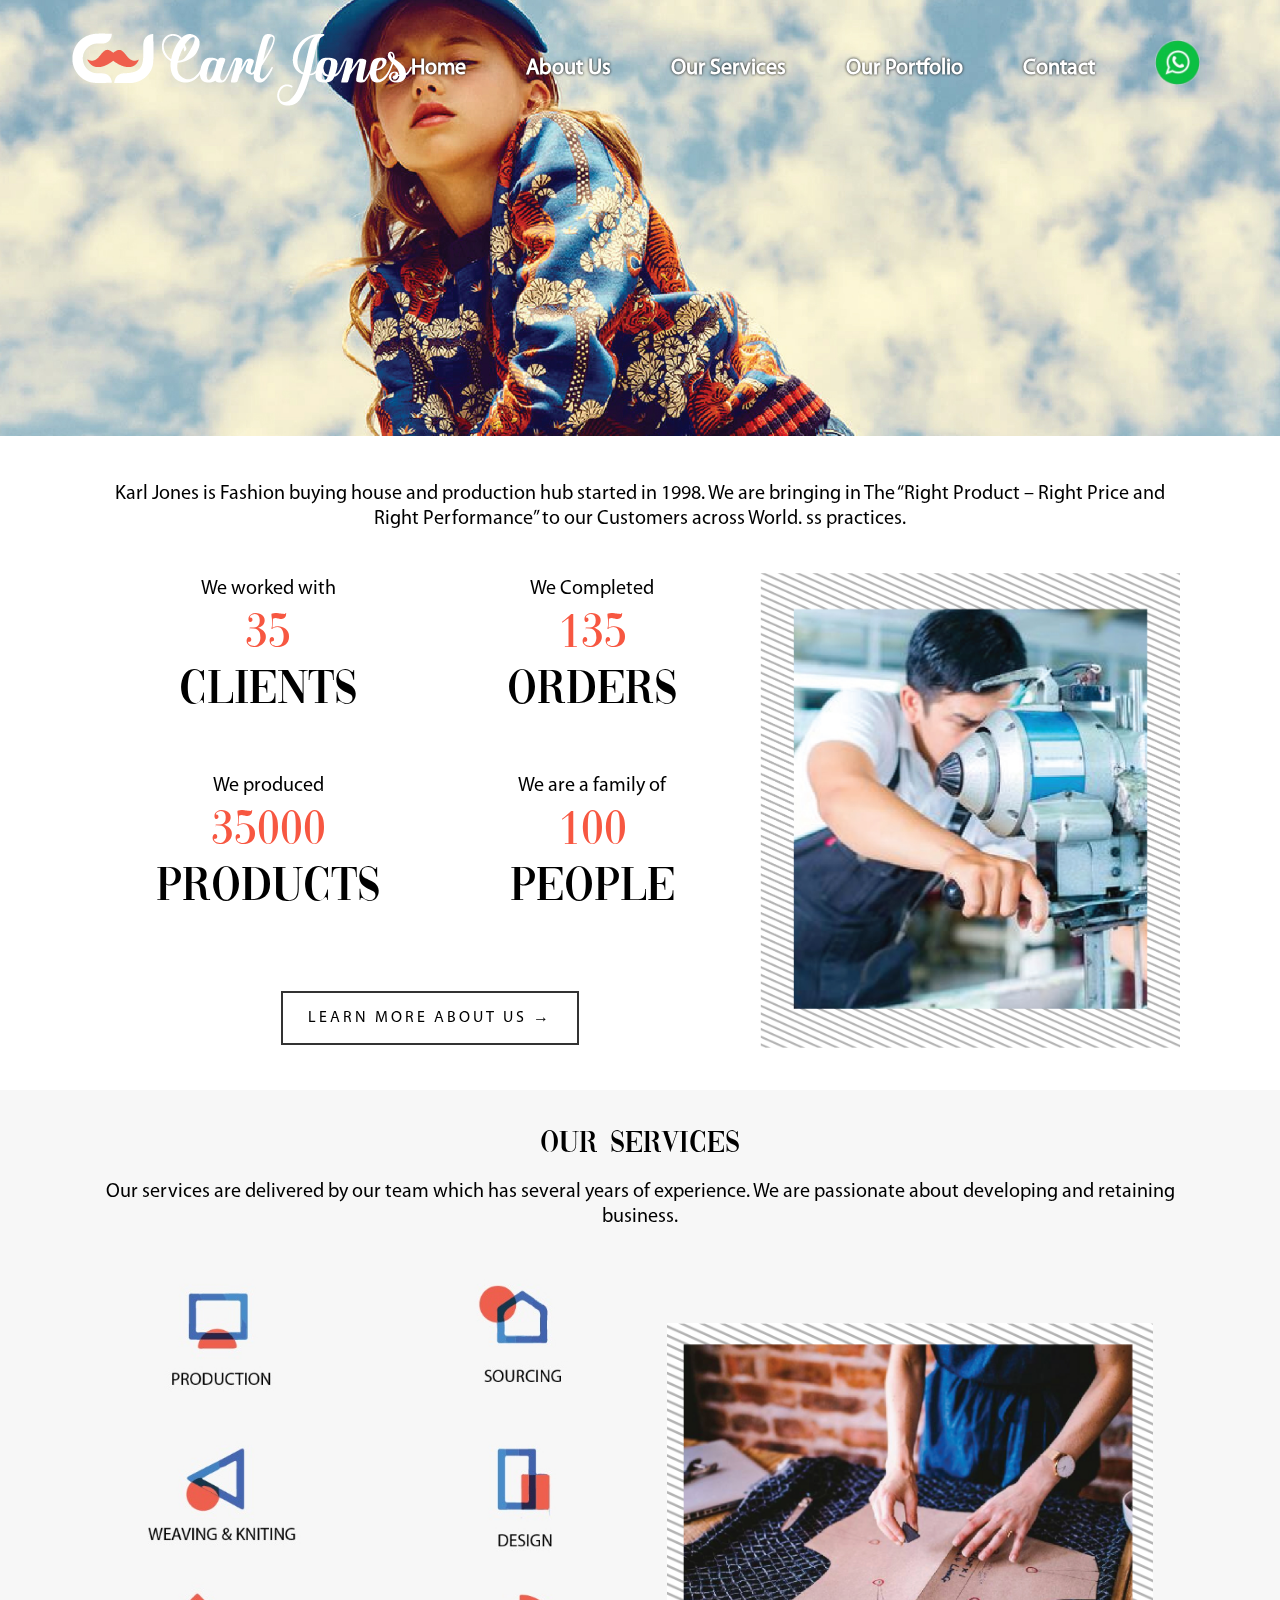
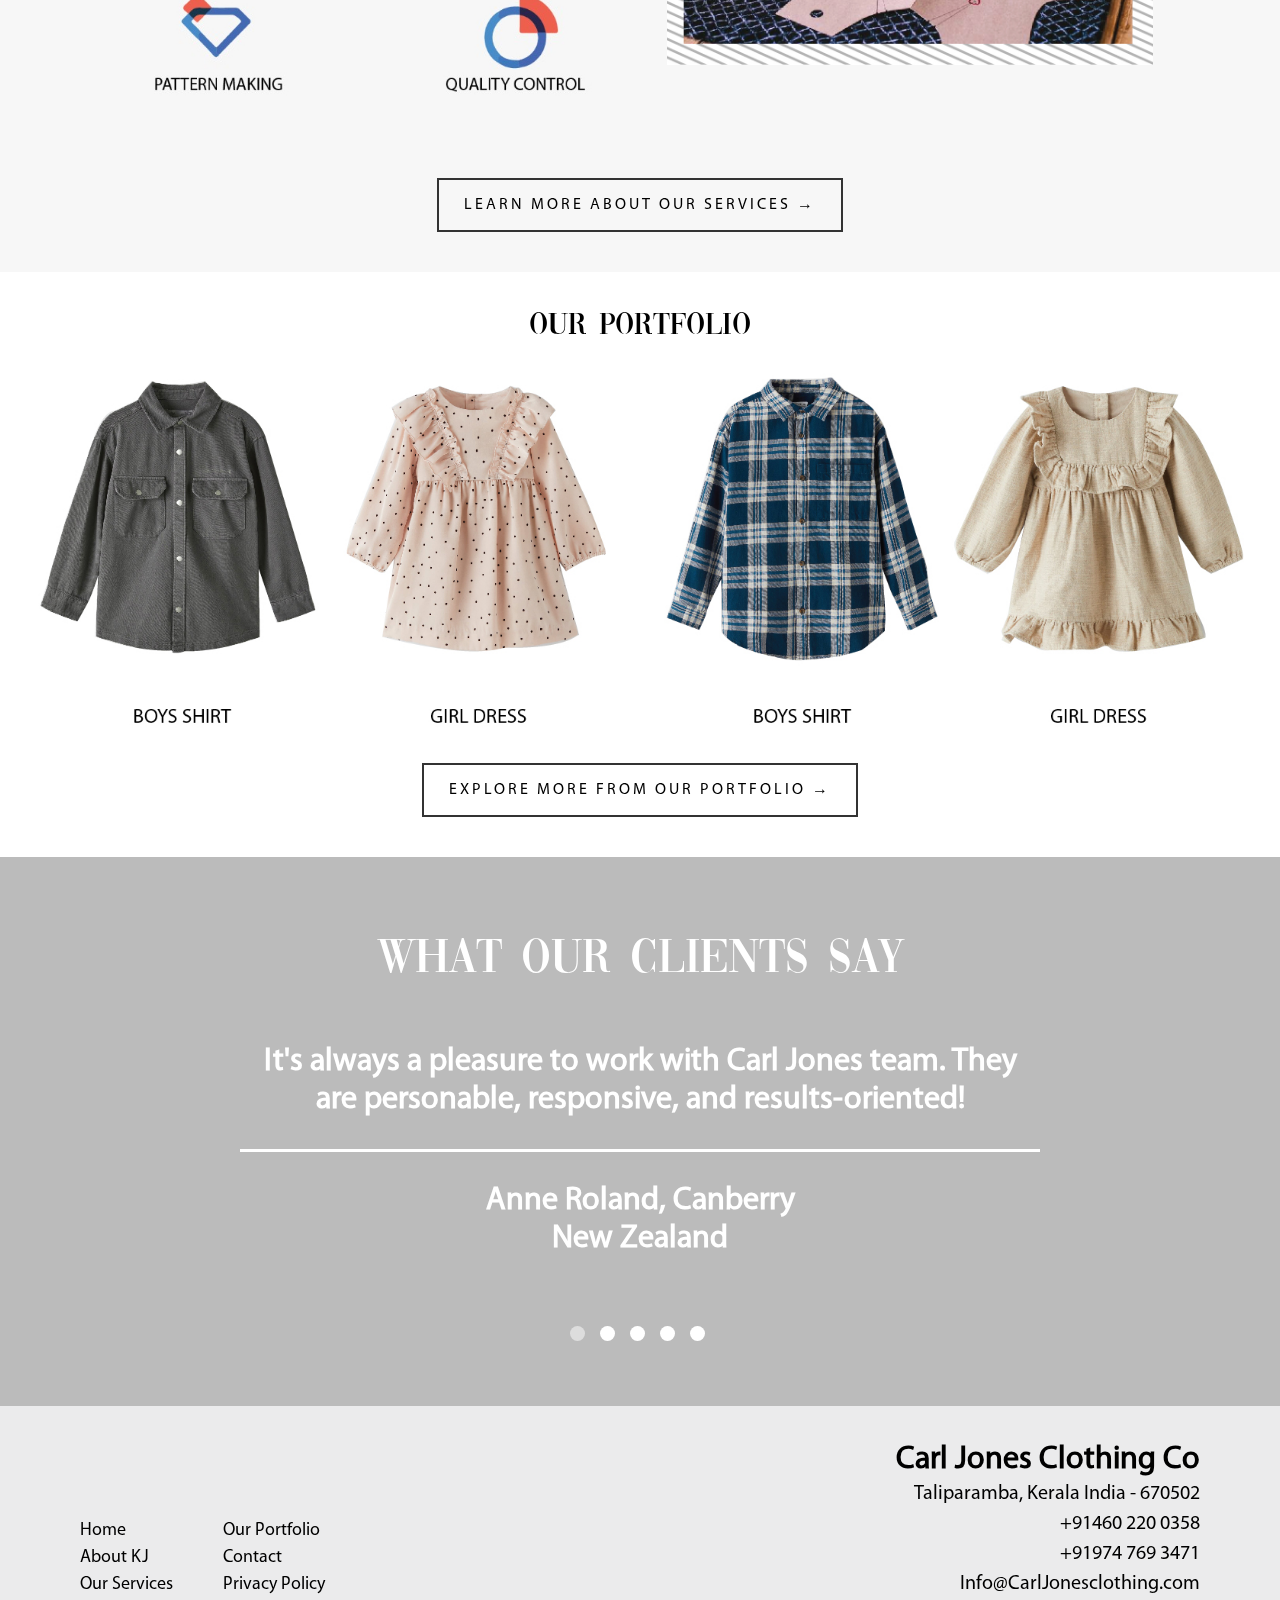
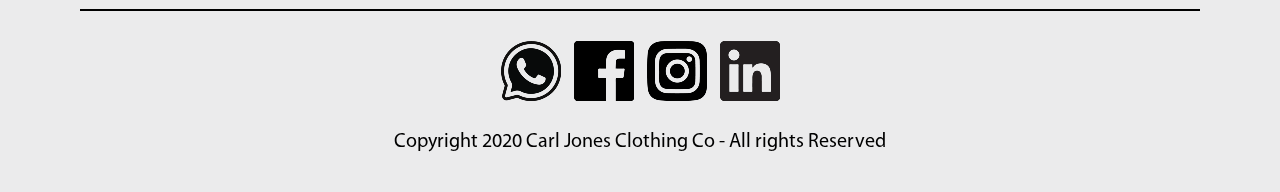
==== index.html @ 282744d5 "Add files via upload" ====
<!DOCTYPE html>
<html lang="en">
<head>
  <meta name="viewport" content="width=device-width">
  <meta name="description" content="Karl Jones is Fashion buying house and production hub started in 1998. We are bringing in The “Right Product – Right Price and Right Performance” to our Customers across World. ss practices.">
  <title>Karl Jones</title>
  <meta http-equiv="Content-Type" content="text/html; charset=utf-8" />
  <link rel='shortcut icon' type='image/x-icon' href='images/favicon.ico'>
  <link rel="stylesheet" href="lib/css/slick.css">
  <link rel="stylesheet" href="css/styles.css">
  <script src="lib/js/jquery-3.5.1.min.js" defer></script>
  <script src="lib/js/slick.min.js" defer></script>
  <script src="js/script.js" defer></script>
</head>
<body>
  <header class="header flex justify-content-between">
    <a class="logo" href="index.html">
      <picture>
        <img src="images/logo.png" alt="Logo">
      </picture>
    </a>
    <div class="hamburger-icon mobile-only">
      <span class="d-block pos-abs"></span>
      <span class="d-block pos-abs"></span>
      <span class="d-block pos-abs"></span>
      <span class="d-block pos-abs"></span>
    </div>
  </header>

  <nav class="main-nav">
    <ul class="main-menu">
      <li class="menu-item">
        <a class="menu-link d-block" href="index.html">Home</a>
      </li>
      <li class="menu-item">
        <a class="menu-link d-block" href="about.html">About Us</a>
      </li>
      <li class="menu-item">
        <a class="menu-link d-block" href="services.html">Our Services</a>
      </li>
      <li class="menu-item">
        <a class="menu-link d-block" href="portfolio.html">Our Portfolio</a>
      </li>
      <li class="menu-item">
        <a class="menu-link d-block" href="contact.html">Contact</a>
      </li>
      <li class="menu-item">
        <a class="menu-link d-block whatsapp-icon" href="https://api.whatsapp.com/send?text=Hello&phone=+918593851358" target="_blank" rel="noopener">
          <img src="images/whatsapp-icon.png" alt="Whatsapp Icon">
        </a>
      </li>
    </ul>
  </nav>

  <picture class="hero-banner pos-abs mobile-only" data-slick>
    <img src="images/hero-banner-1-mobile.jpg" alt="Hero Banner">
    <img src="images/hero-banner-2-mobile.jpg" alt="Hero Banner">
  </picture>

  <picture class="hero-banner pos-abs desktop-only" data-slick>
    <img src="images/hero-banner-1.jpg" alt="Hero Banner">
    <img src="images/hero-banner-2.jpg" alt="Hero Banner">
    <img src="images/hero-banner-3.jpg" alt="Hero Banner">
    <img src="images/hero-banner-4.jpg" alt="Hero Banner">
    <img src="images/hero-banner-5.jpg" alt="Hero Banner">
    <img src="images/hero-banner-6.jpg" alt="Hero Banner">
    <img src="images/hero-banner-7.jpg" alt="Hero Banner">
  </picture>

  <section class="overview-section">
    <p class="text-center">Karl Jones is Fashion buying house and production hub started in 1998. We are bringing in The “Right Product – Right Price and Right Performance” to our Customers across World. ss practices.</p>
    <div class="flex align-items-center flex-wrap">
      <ul class="overview-list flex text-center justify-content-center flex-wrap">
        <li>
          <p>We worked with</p>
          <h1 class="c-orange">35</h1>
          <h1>CLIENTS</h1>
        </li>
        <li>
          <p>We Completed</p>
          <h1 class="c-orange">135</h1>
          <h1>ORDERS</h1>
        </li>
        <li>
          <p>We produced</p>
          <h1 class="c-orange">35000</h1>
          <h1>PRODUCTS</h1>
        </li>
        <li>
          <p>We are a family of</p>
          <h1 class="c-orange">100</h1>
          <h1>PEOPLE</h1>
        </li>
        <a class="link-primary" href="about.html">
          <span>LEARN MORE ABOUT US &#8594;</span>
        </a>
      </ul>
      <img class="overview-image" src="images/overview.jpg" alt="Overview Image">
    </div>
  </section>

  <section class="services-section text-center">
    <h2>OUR SERVICES</h2>
    <p>Our services are delivered by our team which has several years of experience. We are passionate about developing and retaining business.</p>
    <div class="flex align-items-center flex-wrap">
      <img class="services-image" src="images/services-1.jpg" alt="Overview Image">
      <img class="services-image" src="images/services-2.jpg" alt="Overview Image">
    </div>
    <a class="link-primary" href="services.html">
      <span>LEARN MORE ABOUT OUR SERVICES &#8594;</span>
    </a>
  </section>

  <section class="portfolio-section text-center">
    <h2>OUR PORTFOLIO</h2>
    <div class="flex flex-wrap">
      <img class="portfolio-image" src="images/portfolio-1.jpg" alt="Portfolio">
      <img class="portfolio-image" src="images/portfolio-2.jpg" alt="Portfolio">
    </div>
    <a class="link-primary" href="portfolio.html">
      <span>EXPLORE MORE FROM OUR PORTFOLIO &#8594;</span>
    </a>
  </section>

  <section class="testimonial-section text-center">
    <h1>WHAT OUR CLIENTS SAY</h1>
    <ul data-slick>
      <li>
        <h3 class="testimonial-msg">It's always a pleasure to work with Carl Jones team. They are personable, responsive, and results-oriented!</h3>
        <h3>Anne Roland, Canberry<br/>New Zealand</h3>
      </li>
      <li>
        <h3 class="testimonial-msg">We have worked with Carl Jones clothing for several years. There are undoubtedly reliable, professional and proactive.</h3>
        <h3>Aleem, Skytag<br/>Qutar</h3>
      </li>
      <li>
        <h3 class="testimonial-msg">We've certainly had a positive experience working with with Carl Jones clothing. Great results and great quality.</h3>
        <h3>Tristan, Sueper<br/>Germany</h3>
      </li>
      <li>
        <h3 class="testimonial-msg">I would like to give my sincere thanks to the Carl Jones clothing for their outstanding commitment to our project and on time delivery.</h3>
        <h3>Jhon, Grassroots<br/>India</h3>
      </li>
      <li>
        <h3 class="testimonial-msg">We worked with them for the last 4 years. Great service! Highly professional.</h3>
        <h3>Funky Bay<br/>UK</h3>
      </li>
    </ul>
  </section>

  <footer>
    <div class="footer-wrapper justify-content-between">
      <div class="footer-links">
        <ul>
          <li><a href="index.html">Home</a></li>
          <li><a href="about.html">About KJ</a></li>
          <li><a href="services.html">Our Services</a></li>
        </ul>
        <ul>
          <li><a href="portfolio.html">Our Portfolio</a></li>
          <li><a href="contact.html">Contact</a></li>
          <li><a href="privacy-policy.html">Privacy Policy</a></li>
        </ul>
      </div>
      <div class="footer-address-block">
        <h3>Carl Jones Clothing Co</h3>
        <h4>Taliparamba, Kerala India - 670502</h4>
        <h4><a href="tel:+914602200358">+91460 220 0358</a></h4>
        <h4><a href="tel:+919747693471">+91974 769 3471</a></h4>
        <h4><a href="mailto:info@carljonesclothing.com">Info@CarlJonesclothing.com</a></h4>
      </div>
    </div>
    <div class="social-media-icons">
      <a href="https://api.whatsapp.com/send?text=Hello&phone=+918593851358" target="_blank" rel="noopener">
        <img src="images/whatsapp.png" alt="whatsapp"/>
      </a>
      <a href="https://www.facebook.com/carljonesclothing" target="_blank" target="_blank" rel="noopener">
        <img src="images/fb.png" alt="facebook"/>
      </a>
      <a href="https://instagram.com/carljonesclothing" target="_blank" target="_blank" rel="noopener">
        <img src="images/instagram.png" alt="instagram"/>
      </a>
      <a href="https://www.linkedin.com/company/carljonesclothing" target="_blank" target="_blank" rel="noopener">
        <img src="images/linkedin.png" alt="linkedin"/>
      </a>
    </div>
    <h4 class="text-center">Copyright 2020 Carl Jones Clothing Co - All rights Reserved</h4>
  </footer>
</body>
</html>
---- css/styles.css ----
@font-face{font-family:Myriad;src:url(../fonts/Myriad.woff) format('woff');font-display:swap}@font-face{font-family:Vogue;src:url(../fonts/Vogue.woff) format('woff');font-display:swap}*{margin:0;padding:0;box-sizing:border-box}body{font-family:Myriad,Arial,sans-serif;font-weight:600}a{color:inherit;text-decoration:none}img{max-width:100%}li{list-style:none}h1,h2{font-family:Vogue,sans-serif;font-weight:100}h1{font-size:50px}h2{font-size:32px}h3{font-size:32px}h4{font-size:20px;line-height:1.5;font-weight:100}p{font-size:20px;font-weight:100;line-height:25px}hr{width:120px;height:5px;border:0;background-color:#f75741;margin:2px auto 20px}footer{background-color:#ebebec;padding:32px}.d-block{display:block}.flex{display:flex}.d-none{display:none}.flex-wrap{flex-wrap:wrap}.align-items-center{align-items:center}.justify-content-center{justify-content:center}.justify-content-between{justify-content:space-between}.pos-abs{position:absolute}.pos-rel{position:relative}.text-center{text-align:center}.c-orange{color:#f75741}.link-primary{display:inline-block;padding:15px 25px;border:solid 2px #333;letter-spacing:3px;transition:.4s;font-weight:100}.link-primary:hover{color:#fff;background-color:#333}.bullet{display:inline-block;font-size:32px;line-height:0;vertical-align:middle}.logo{margin:20px 0 0 20px}.hamburger-icon{width:30px;height:25px;transform:rotate(0);transition:.5s;margin:30px 30px 0 0}.hamburger-icon>span{height:3px;width:100%;background-color:#fff;outline:solid 1px #ccc;border-radius:10px;opacity:1;left:0;transform:rotate(0);transition:.25s}.hamburger-icon>span:nth-child(2),.hamburger-icon>span:nth-child(3){top:9px}.hamburger-icon>span:nth-child(4){top:18px}.hamburger-icon.open>span:nth-child(1),.hamburger-icon.open>span:nth-child(4){top:18px;width:0;left:50%;outline:0}.hamburger-icon.open>span:nth-child(2){transform:rotate(45deg)}.hamburger-icon.open>span:nth-child(3){transform:rotate(-45deg)}.whatsapp-icon{width:55px;margin-top:-15px}.sub-menu{max-height:0;overflow:hidden;transition:.4s;background-color:#fff}.common-banner{background-color:#000;color:#fff;padding:12vh 0}.main-section{min-height:50vh;padding:40px 20px}.common-banner-text{font-family:Vogue,sans-serif;letter-spacing:1px;color:#aaa}.hero-banner{top:0;z-index:-1;width:100%}.hero-banner img{width:100%;max-width:none}.hero-banner .slick-dots button:before{font-size:0}.overview-section{padding:20px;margin-top:100vw}.overview-section>p{margin-bottom:20px}.overview-list{margin:25px auto}.overview-list li{width:100%;margin-bottom:50px}.overview-list li h1{margin:10px 0}.services-section{padding:40px 20px;background-color:#f7f7f7}.services-section h2{margin-bottom:20px}.services-image{margin:0 auto 20px}.portfolio-section{padding:40px 20px}.portfolio-image{margin:25px 0}.testimonial-section{color:#fff;background-color:#bbb;padding:80px 20px}.testimonial-section li{outline:0}.testimonial-section .slick-dots{bottom:-50px}.testimonial-section .slick-dots .slick-active{opacity:.5}.testimonial-section .slick-dots button{background-color:#fff;border-radius:20px;width:15px;height:15px}.testimonial-section .slick-dots button:before{font-size:0}.testimonial-msg{max-width:800px;margin:60px auto 30px;padding:0 20px 30px;border-bottom:solid 3px #fff}.tabs{padding:0 20px 20px;margin:0 auto;max-width:1300px}.tab-header{padding-top:12px;cursor:pointer;flex-grow:1;border-bottom:solid 2px #f75741}.tab-header.selected{border-bottom-width:6px;margin-bottom:-2px}.services-tab{max-width:1200px;margin-bottom:30px}.services-tab h2{margin:30px 0 15px}.services-tab p{margin-bottom:20px}.services-tab li::before{content:"\2022";color:#f75741;font-size:24px;margin-right:12px}.contact-details{margin:20px 5%}.contact-title{font-size:25px}.contact-section-icon{width:35px;margin-right:10px}.map-frame{width:100%;min-height:500px}.about-details{margin:20px 10px;max-width:300px}.about-overview{padding-top:50px;background-color:#eee}.footer-wrapper{align-items:flex-end;padding-bottom:10px;margin-bottom:30px;border-bottom:solid 2px}.footer-links ul li{font-size:18px;font-weight:100;line-height:1.5}.social-media-icons{text-align:center}.social-media-icons img{margin:0 5px 20px}@media only screen and (max-width:1023px){.desktop-only{display:none}.logo{max-width:200px}.main-nav{max-height:0;overflow:hidden;transition:.4s;position:absolute}.main-nav.open{max-height:300px}.main-menu{display:flex;flex-wrap:wrap}.menu-item{border-bottom:solid 1px #ddd;border-right:solid 1px #ddd;background-color:#fff;width:50%}.menu-item.open .sub-menu{max-height:500px}.menu-link{padding:20px 30px}.whatsapp-icon{width:100%;margin-top:0;padding:4px 30px}.whatsapp-icon img{width:40px;margin-top:5px}.contact-details{width:100%}.about-button{margin-bottom:20px;width:calc(100% - 40px);max-width:400px}.footer-address-block{margin-top:20px}}@media only screen and (min-width:768px){.overview-list li{width:50%}footer{padding:35px 80px}}@media only screen and (min-width:1024px){.mobile-only{display:none}.logo{margin-top:30px}.header{position:absolute;top:0;left:50px}.main-nav{width:75%;min-height:70px;margin:50px 50px 0 auto}.main-menu{display:flex;justify-content:flex-end;color:#fff}.main-menu>.menu-item{margin:0 25px}.main-menu>.menu-item>.menu-link{font-size:22px;padding:5px;transition:.4s;letter-spacing:0;text-shadow:0 0 3px #000}.main-menu>.menu-item>.menu-link:hover{color:#000;text-shadow:0 0 3px #fff}.sub-menu{position:absolute;margin-left:-15px;padding-top:10px}.sub-menu>.menu-item{border:solid 1px #eee;transition:.4s}.sub-menu .menu-item:not(:last-child){border-bottom:0}.sub-menu>.menu-item:hover{background-color:#000;color:#fff;border-color:transparent}.menu-item.has-sub-menu:hover .sub-menu{max-height:500px}.sub-menu .menu-link{padding:15px 20px}.overview-section{margin-top:calc((100vw/3) - 85px);padding:20px 100px}.services-section{padding:40px 100px}.overview-list{width:60%}.overview-list a{margin-top:20px}.overview-image{width:40%;max-width:420px}.services-image{width:45%}.portfolio-image{width:50%}.tab-content-wrapper{width:60%}.tab-image-wrapper{width:40%;text-align:right;align-self:flex-end}.contact-section{justify-content:center}.about-details{margin:20px 40px}.about-button{width:380px;margin:30px 20px 50px}.footer-wrapper{display:flex}.footer-links{display:flex}.footer-links li{margin-right:50px}.footer-address-block{text-align:right}}
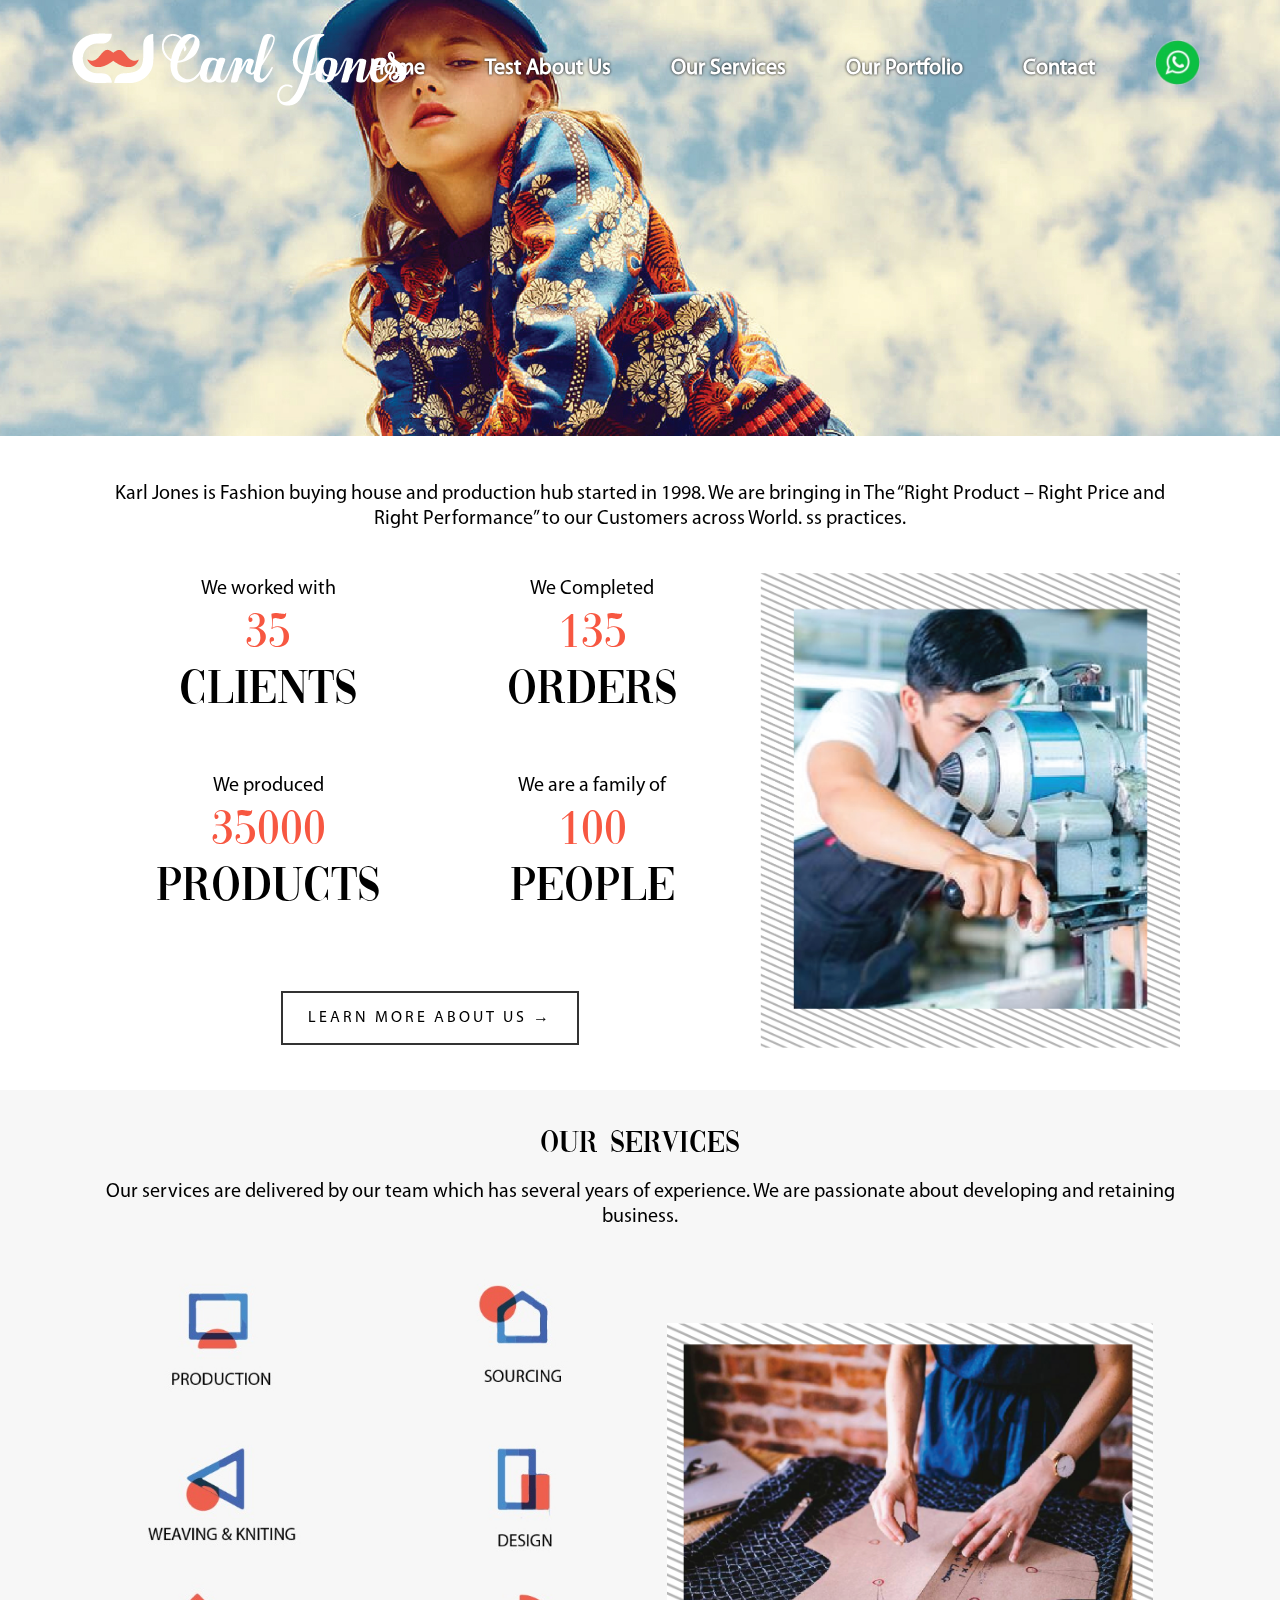
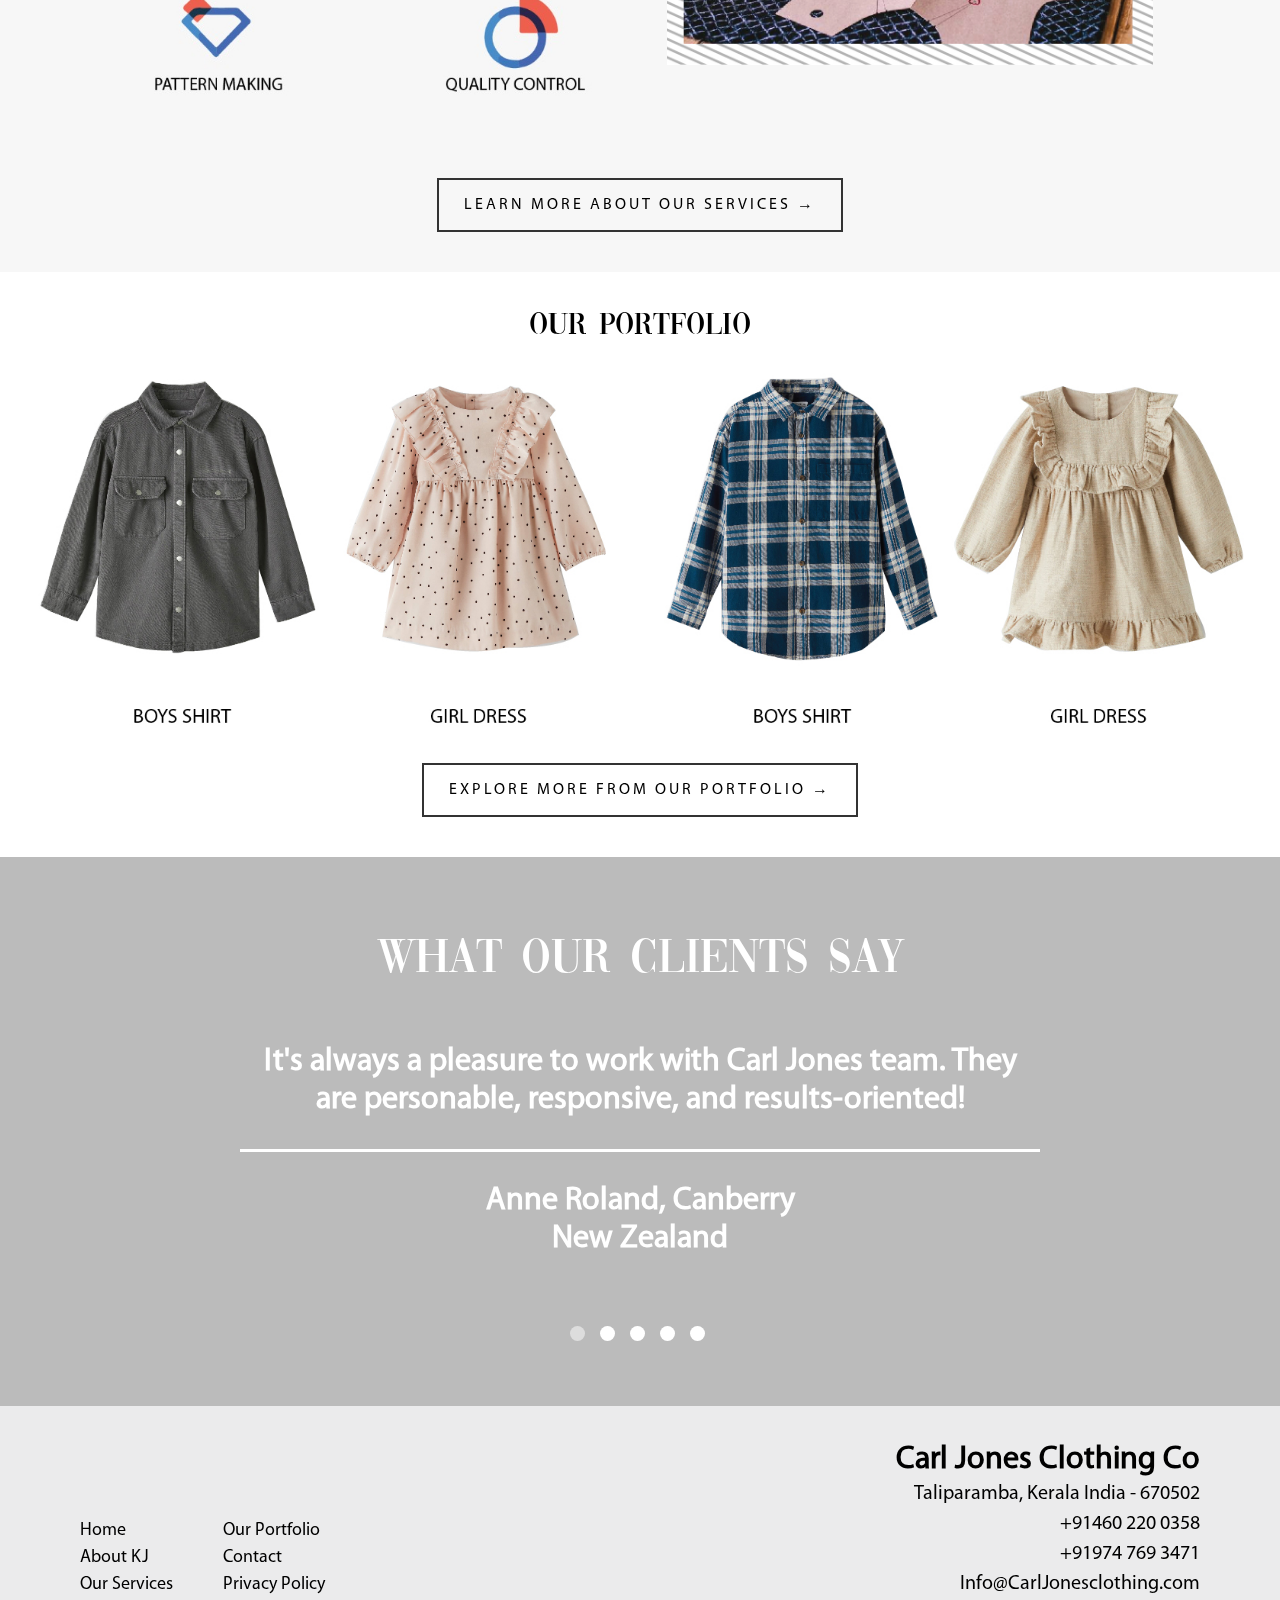
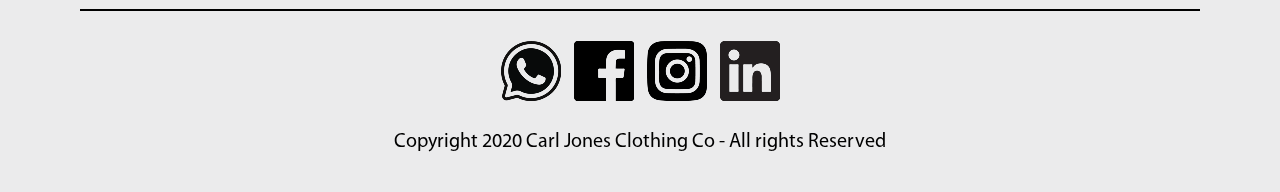
==== commit 84c03a5e: "Test" ====
--- a/index.html
+++ b/index.html
@@ -33,7 +33,7 @@
         <a class="menu-link d-block" href="index.html">Home</a>
       </li>
       <li class="menu-item">
-        <a class="menu-link d-block" href="about.html">About Us</a>
+        <a class="menu-link d-block" href="about.html">Test About Us</a>
       </li>
       <li class="menu-item">
         <a class="menu-link d-block" href="services.html">Our Services</a>
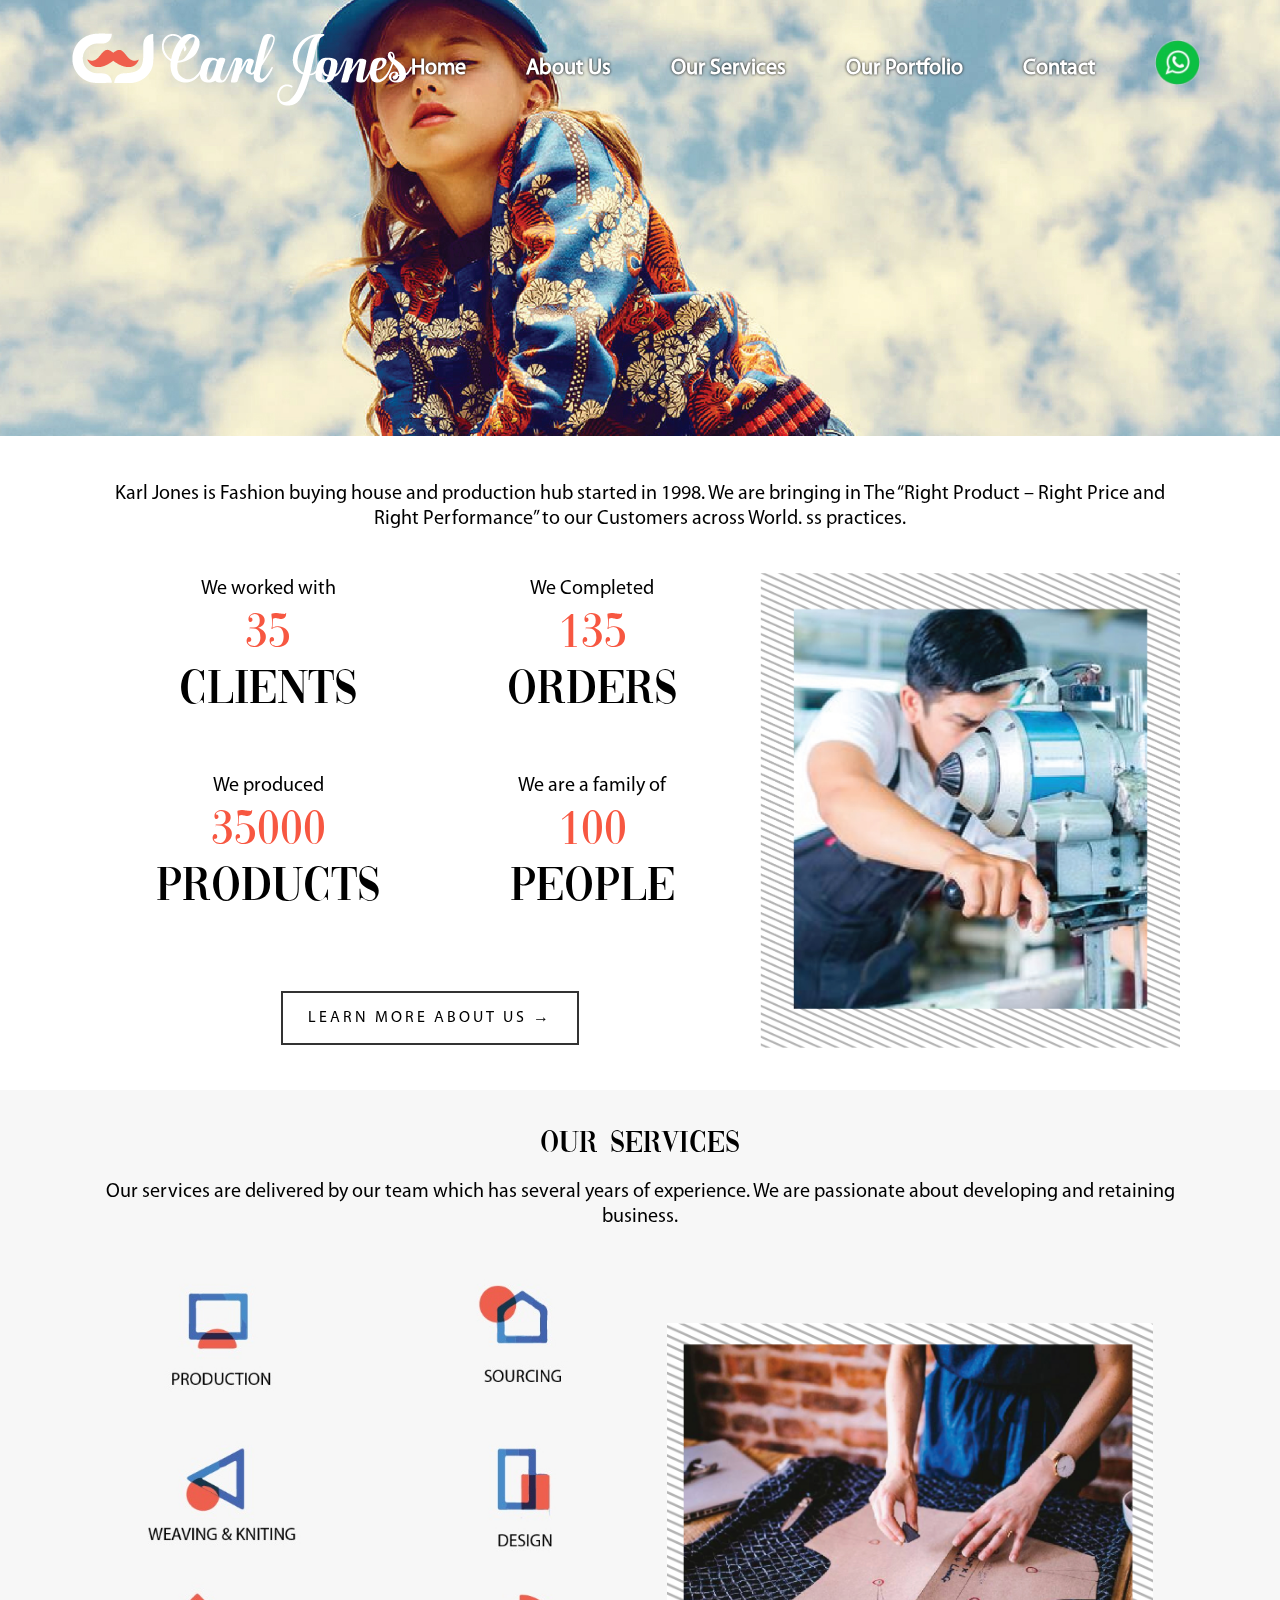
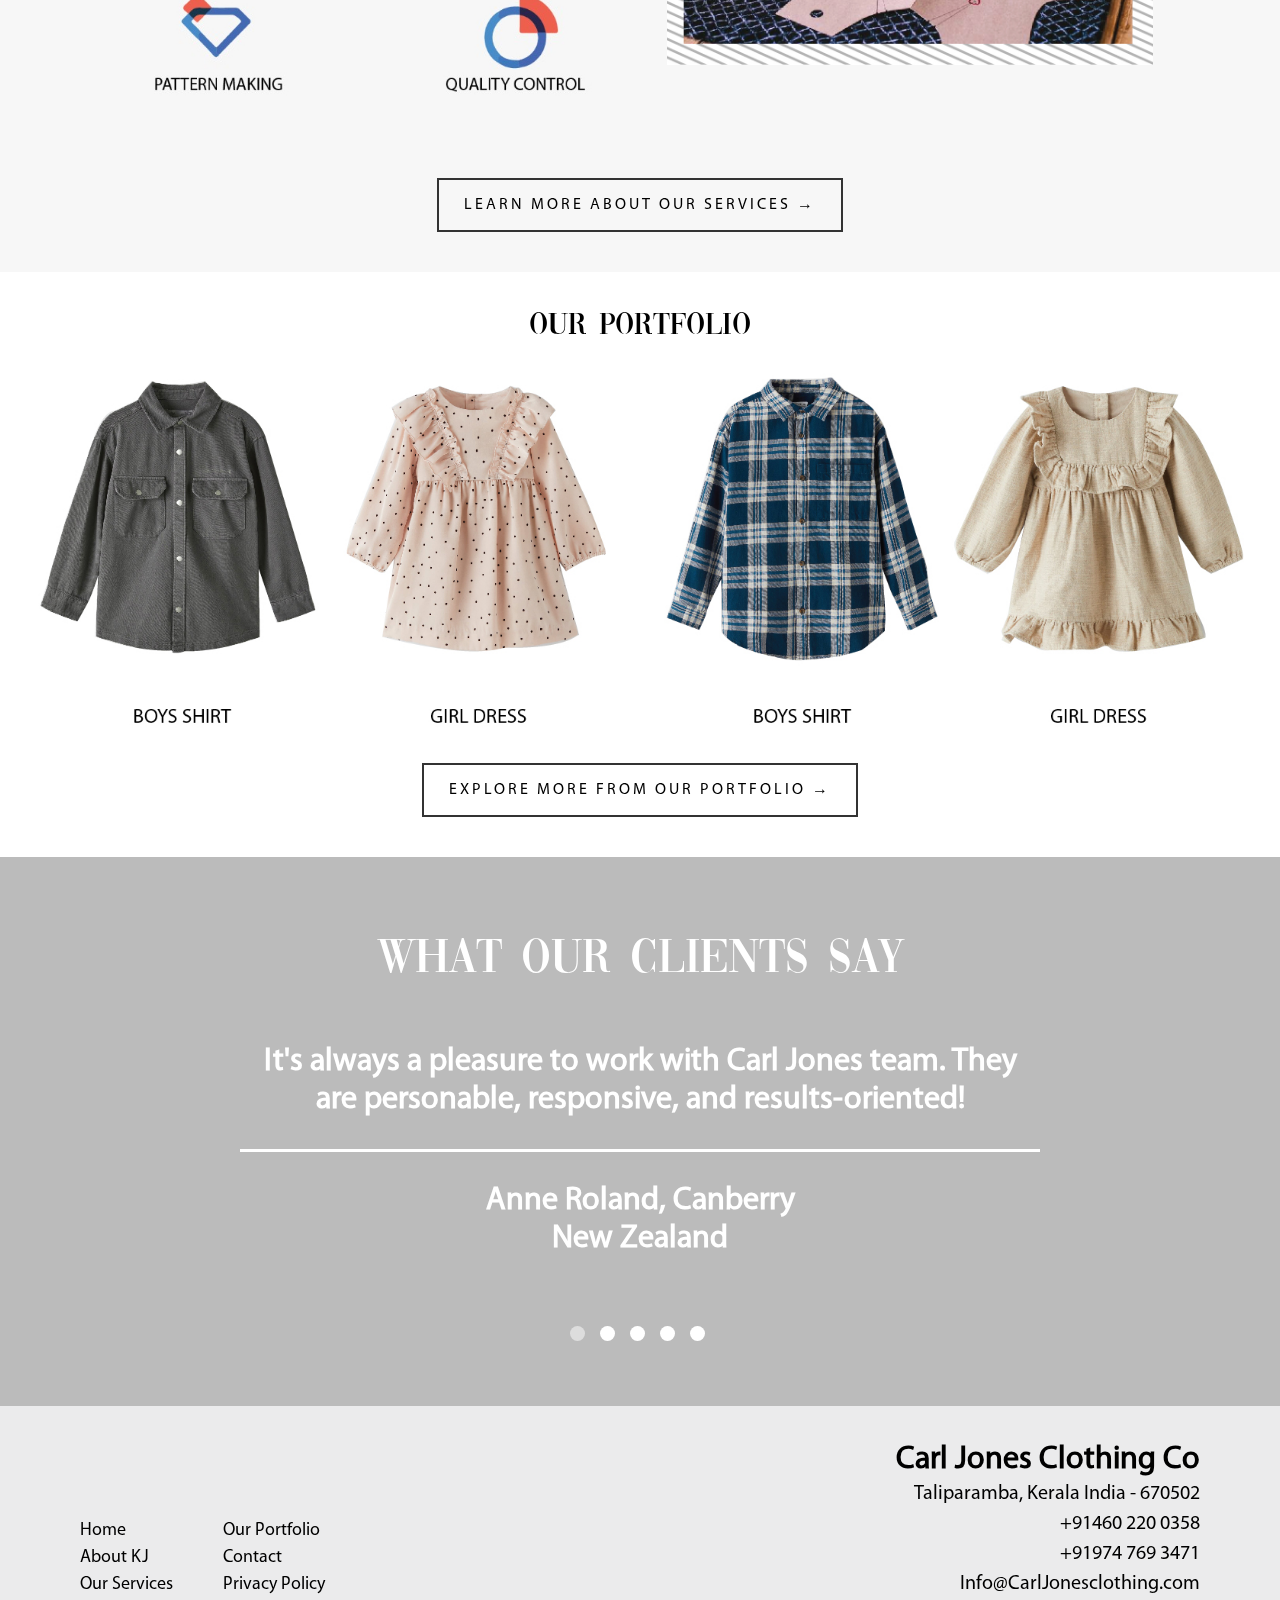
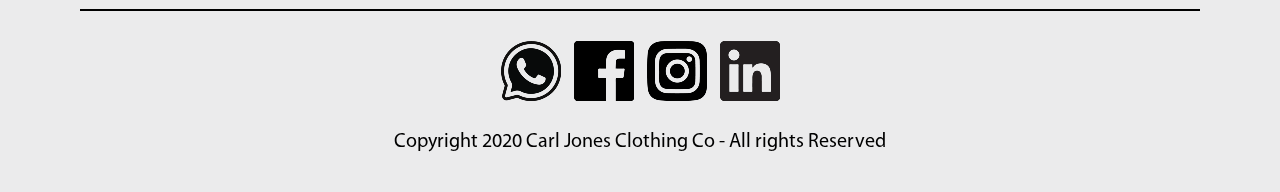
==== commit 45d250ce: "Test" ====
--- a/index.html
+++ b/index.html
@@ -33,7 +33,7 @@
         <a class="menu-link d-block" href="index.html">Home</a>
       </li>
       <li class="menu-item">
-        <a class="menu-link d-block" href="about.html">Test About Us</a>
+        <a class="menu-link d-block" href="about.html">About Us</a>
       </li>
       <li class="menu-item">
         <a class="menu-link d-block" href="services.html">Our Services</a>
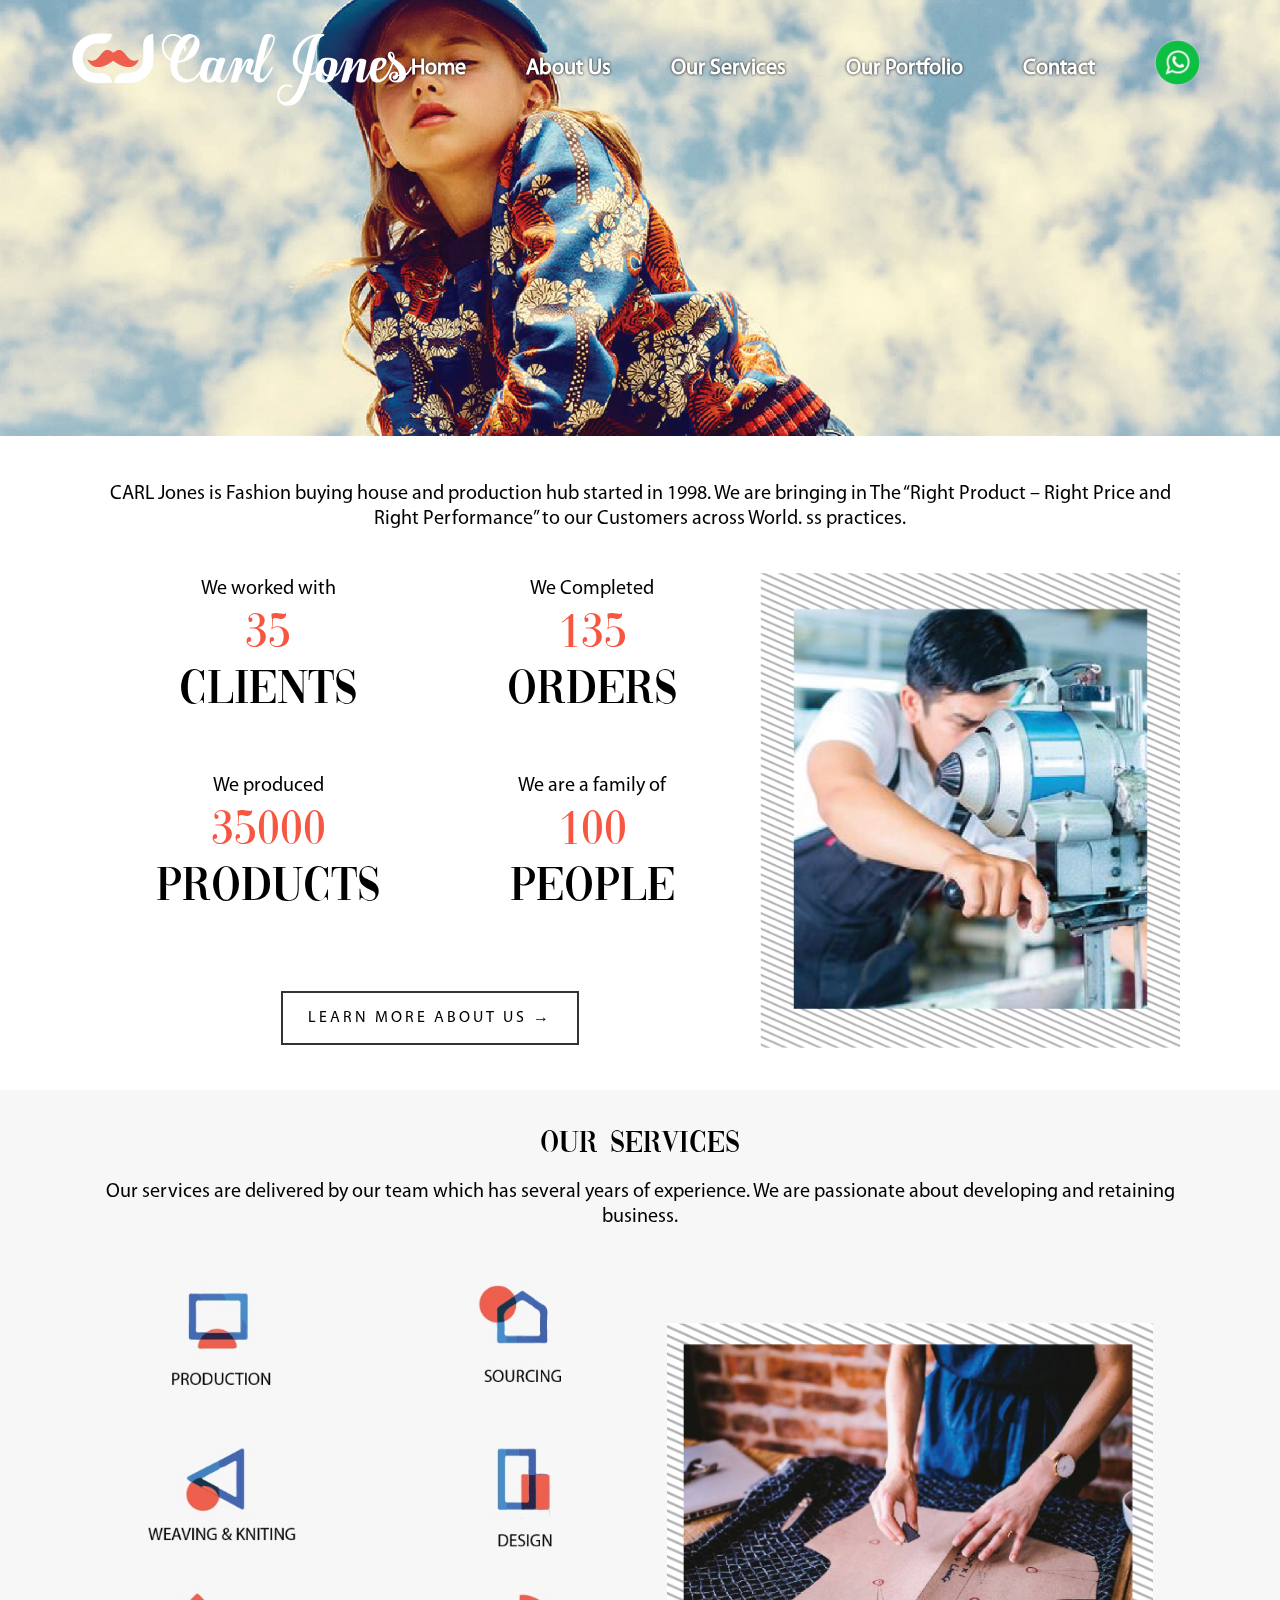
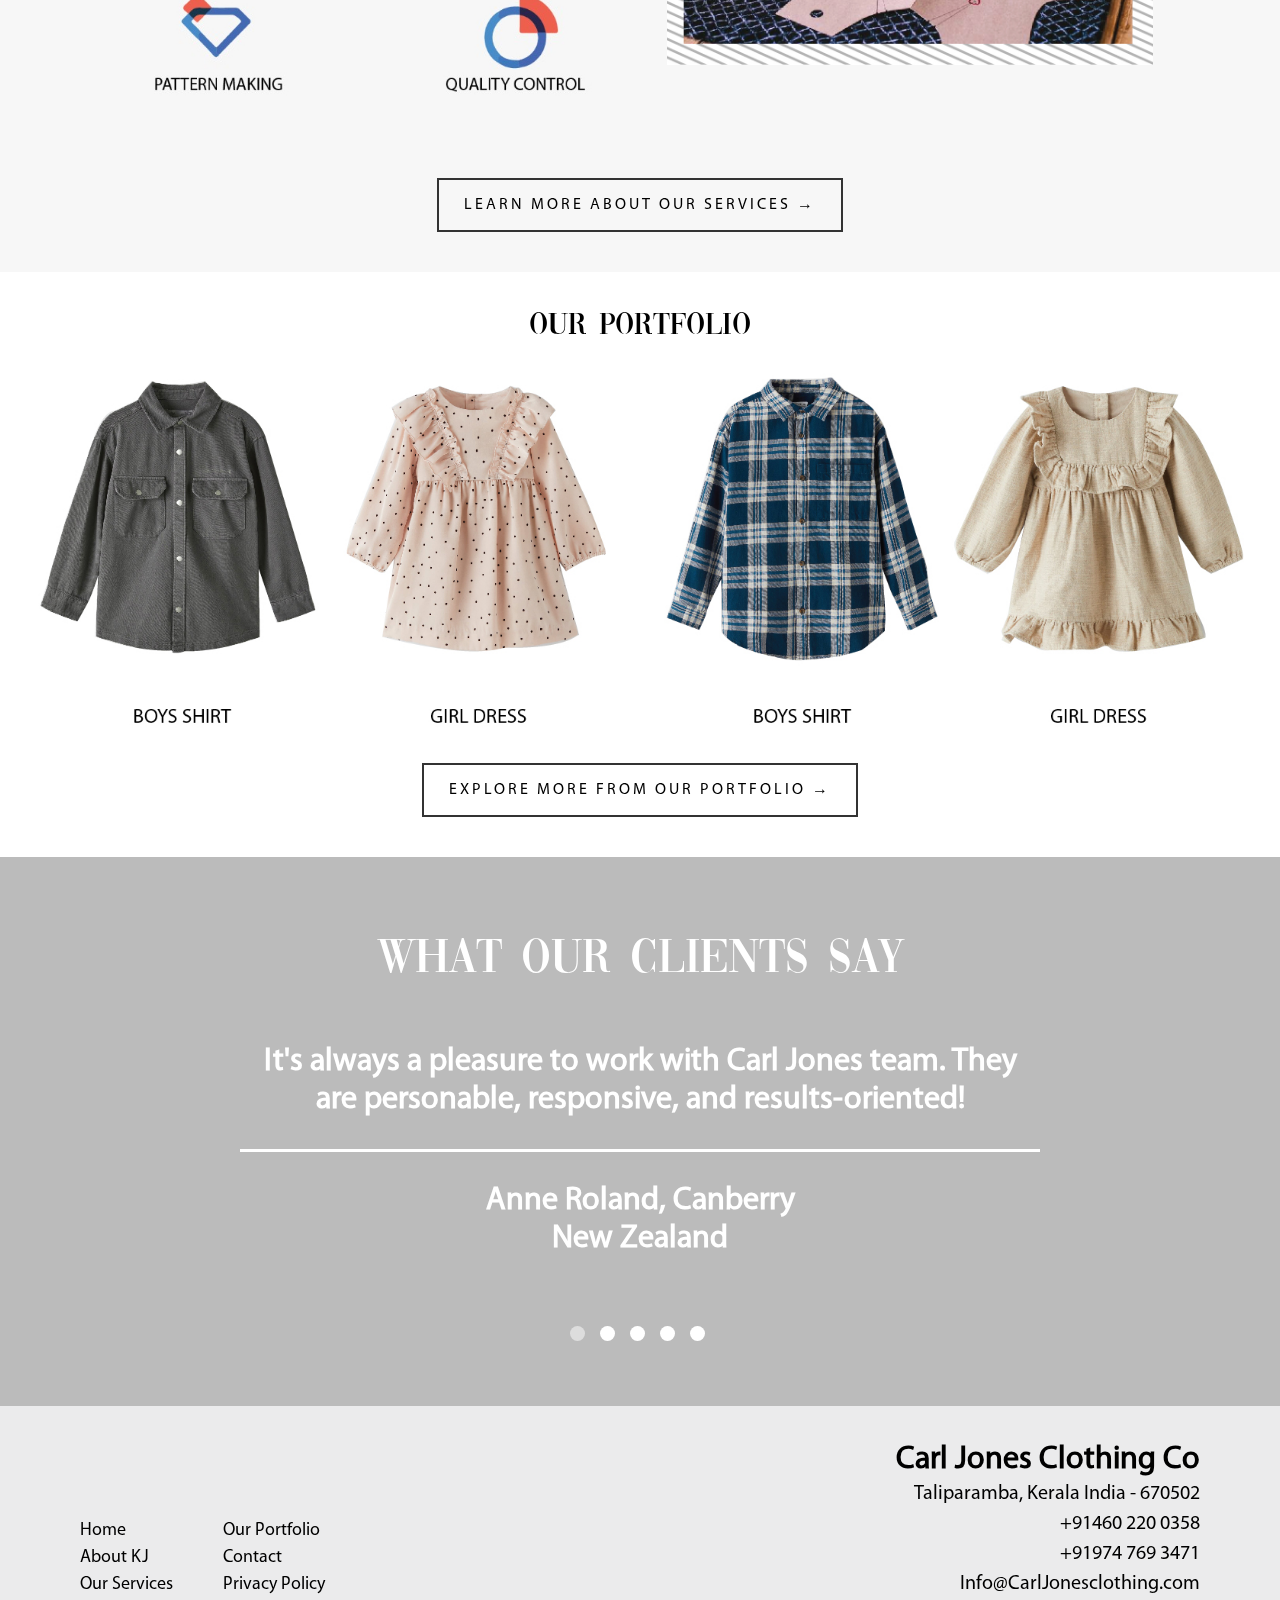
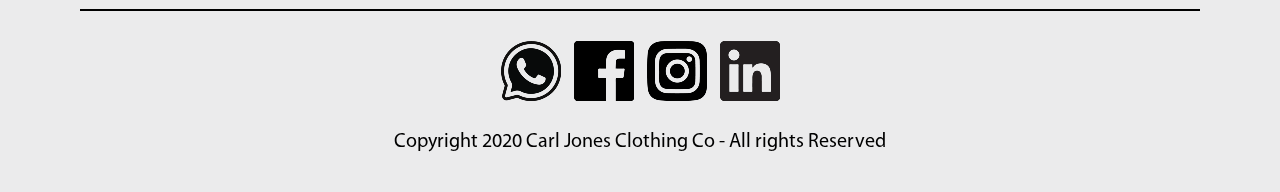
==== commit fbc045be: "Spell correct" ====
--- a/index.html
+++ b/index.html
@@ -2,8 +2,8 @@
 <html lang="en">
 <head>
   <meta name="viewport" content="width=device-width">
-  <meta name="description" content="Karl Jones is Fashion buying house and production hub started in 1998. We are bringing in The “Right Product – Right Price and Right Performance” to our Customers across World. ss practices.">
-  <title>Karl Jones</title>
+  <meta name="description" content="CARL Jones is Fashion buying house and production hub started in 1998. We are bringing in The “Right Product – Right Price and Right Performance” to our Customers across World. ss practices.">
+  <title>CARL Jones</title>
   <meta http-equiv="Content-Type" content="text/html; charset=utf-8" />
   <link rel='shortcut icon' type='image/x-icon' href='images/favicon.ico'>
   <link rel="stylesheet" href="lib/css/slick.css">
@@ -68,7 +68,7 @@
   </picture>
 
   <section class="overview-section">
-    <p class="text-center">Karl Jones is Fashion buying house and production hub started in 1998. We are bringing in The “Right Product – Right Price and Right Performance” to our Customers across World. ss practices.</p>
+    <p class="text-center">CARL Jones is Fashion buying house and production hub started in 1998. We are bringing in The “Right Product – Right Price and Right Performance” to our Customers across World. ss practices.</p>
     <div class="flex align-items-center flex-wrap">
       <ul class="overview-list flex text-center justify-content-center flex-wrap">
         <li>
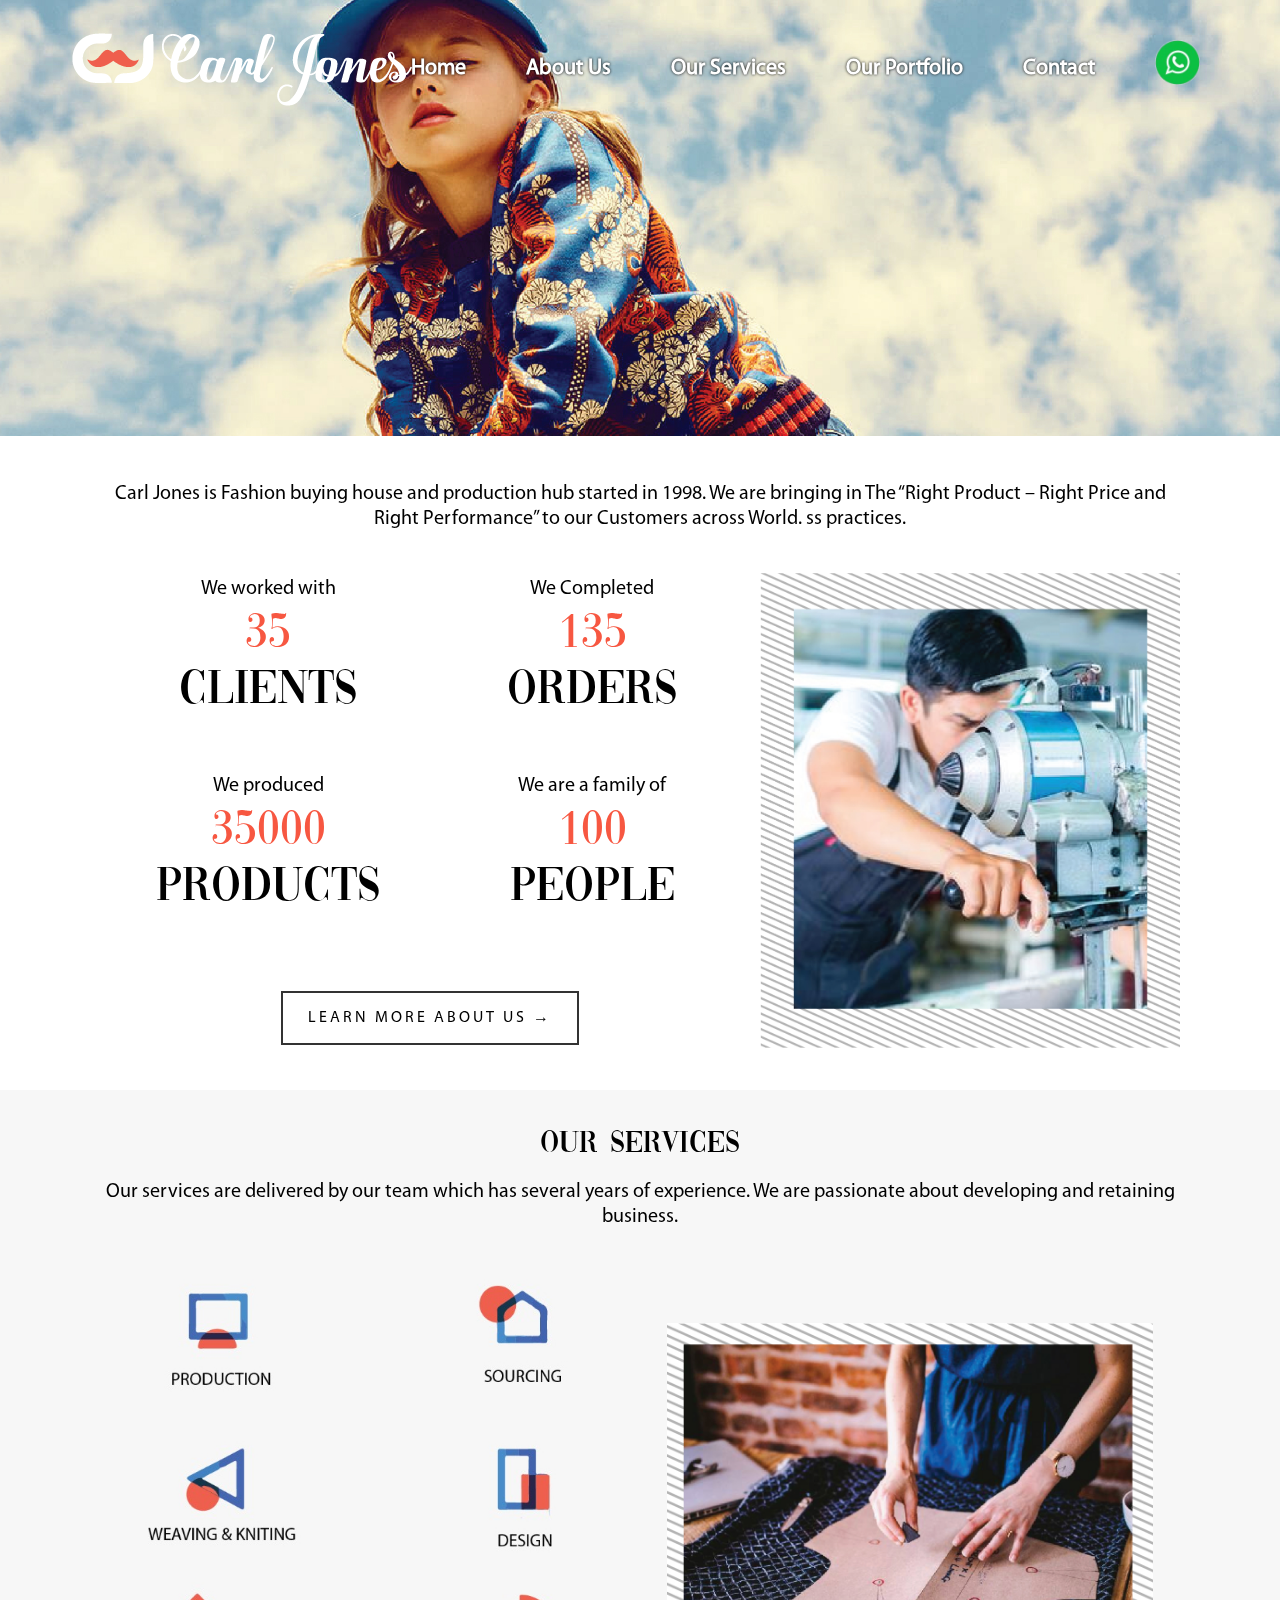
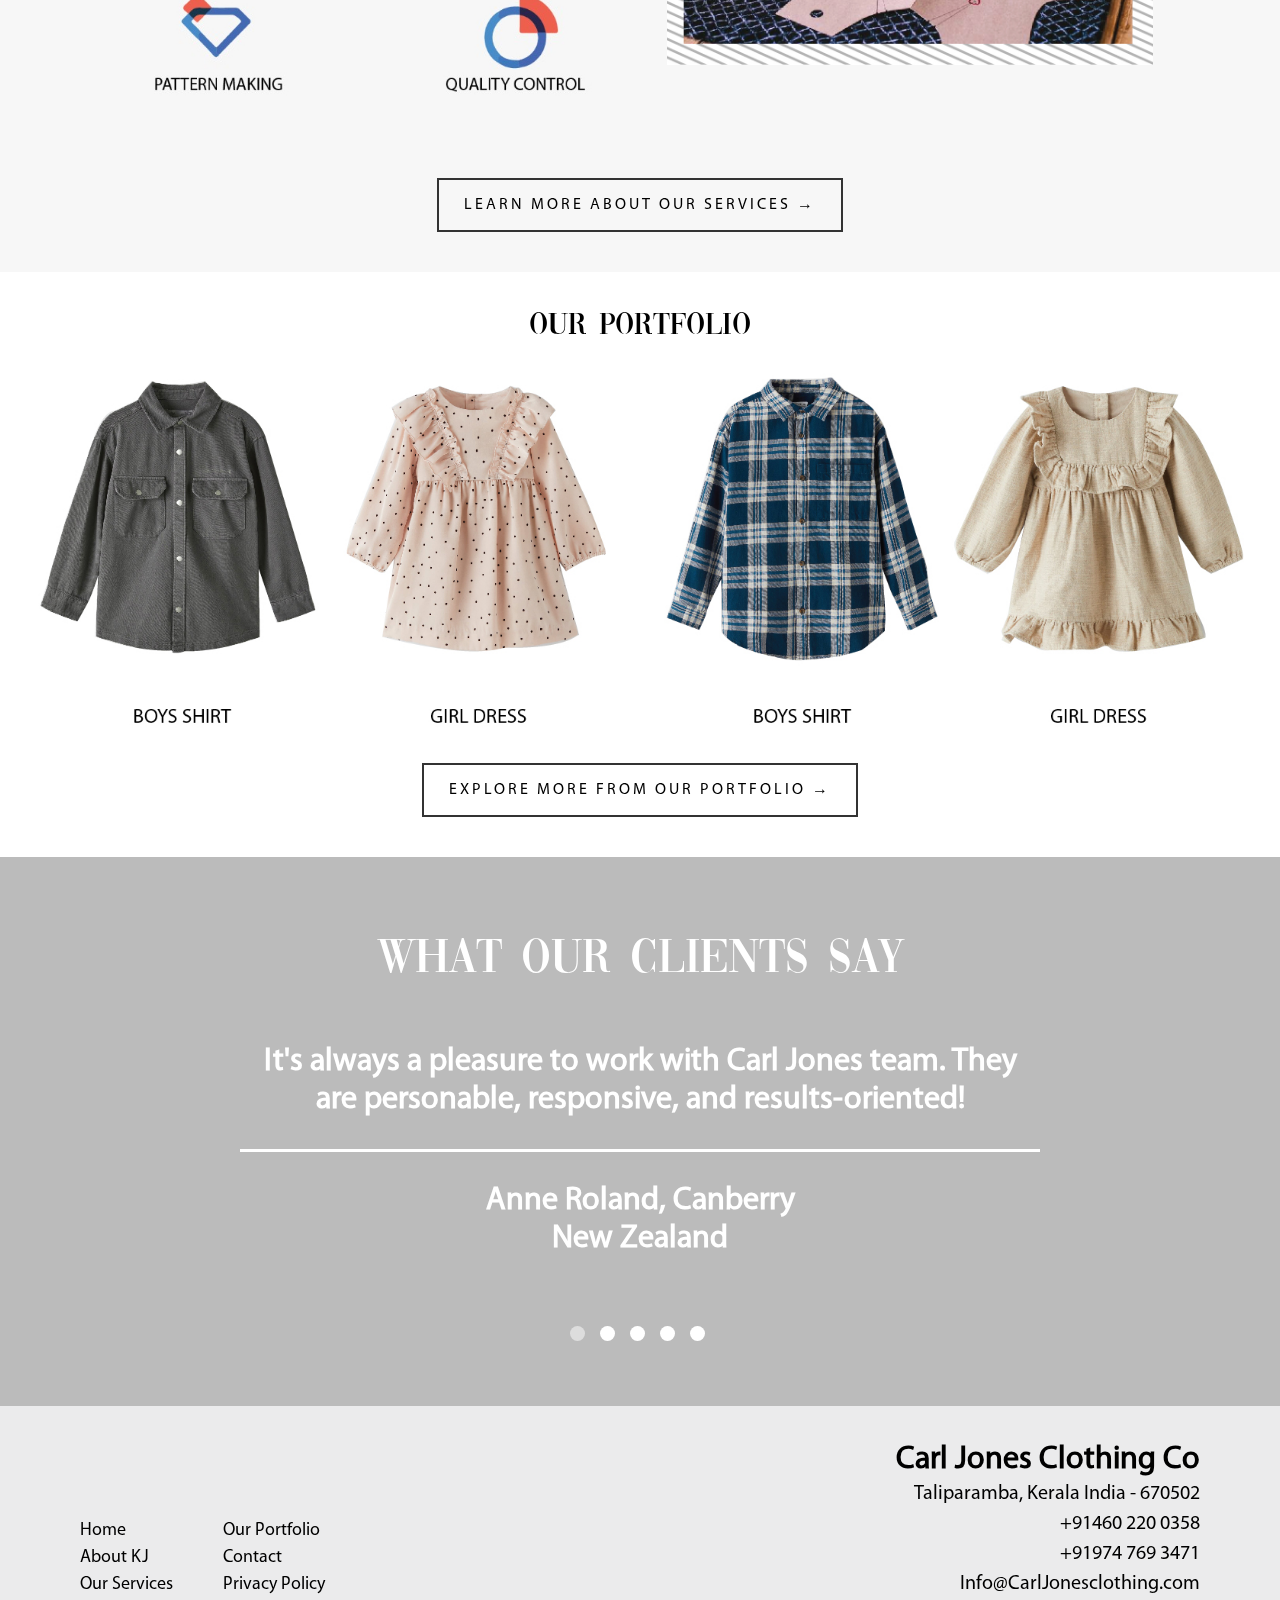
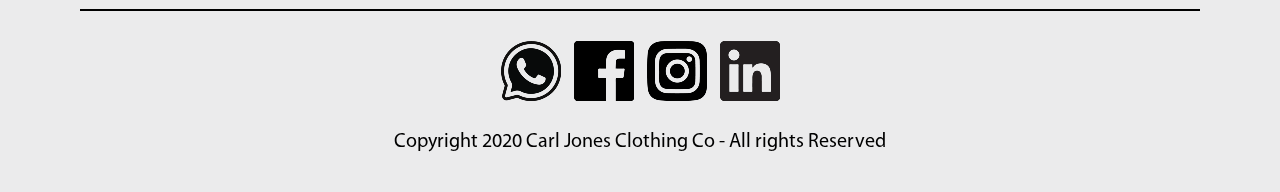
==== commit d536af2b: "Spell correct" ====
--- a/index.html
+++ b/index.html
@@ -2,8 +2,8 @@
 <html lang="en">
 <head>
   <meta name="viewport" content="width=device-width">
-  <meta name="description" content="CARL Jones is Fashion buying house and production hub started in 1998. We are bringing in The “Right Product – Right Price and Right Performance” to our Customers across World. ss practices.">
-  <title>CARL Jones</title>
+  <meta name="description" content="Carl Jones is Fashion buying house and production hub started in 1998. We are bringing in The “Right Product – Right Price and Right Performance” to our Customers across World. ss practices.">
+  <title>Carl Jones</title>
   <meta http-equiv="Content-Type" content="text/html; charset=utf-8" />
   <link rel='shortcut icon' type='image/x-icon' href='images/favicon.ico'>
   <link rel="stylesheet" href="lib/css/slick.css">
@@ -68,7 +68,7 @@
   </picture>
 
   <section class="overview-section">
-    <p class="text-center">CARL Jones is Fashion buying house and production hub started in 1998. We are bringing in The “Right Product – Right Price and Right Performance” to our Customers across World. ss practices.</p>
+    <p class="text-center">Carl Jones is Fashion buying house and production hub started in 1998. We are bringing in The “Right Product – Right Price and Right Performance” to our Customers across World. ss practices.</p>
     <div class="flex align-items-center flex-wrap">
       <ul class="overview-list flex text-center justify-content-center flex-wrap">
         <li>
